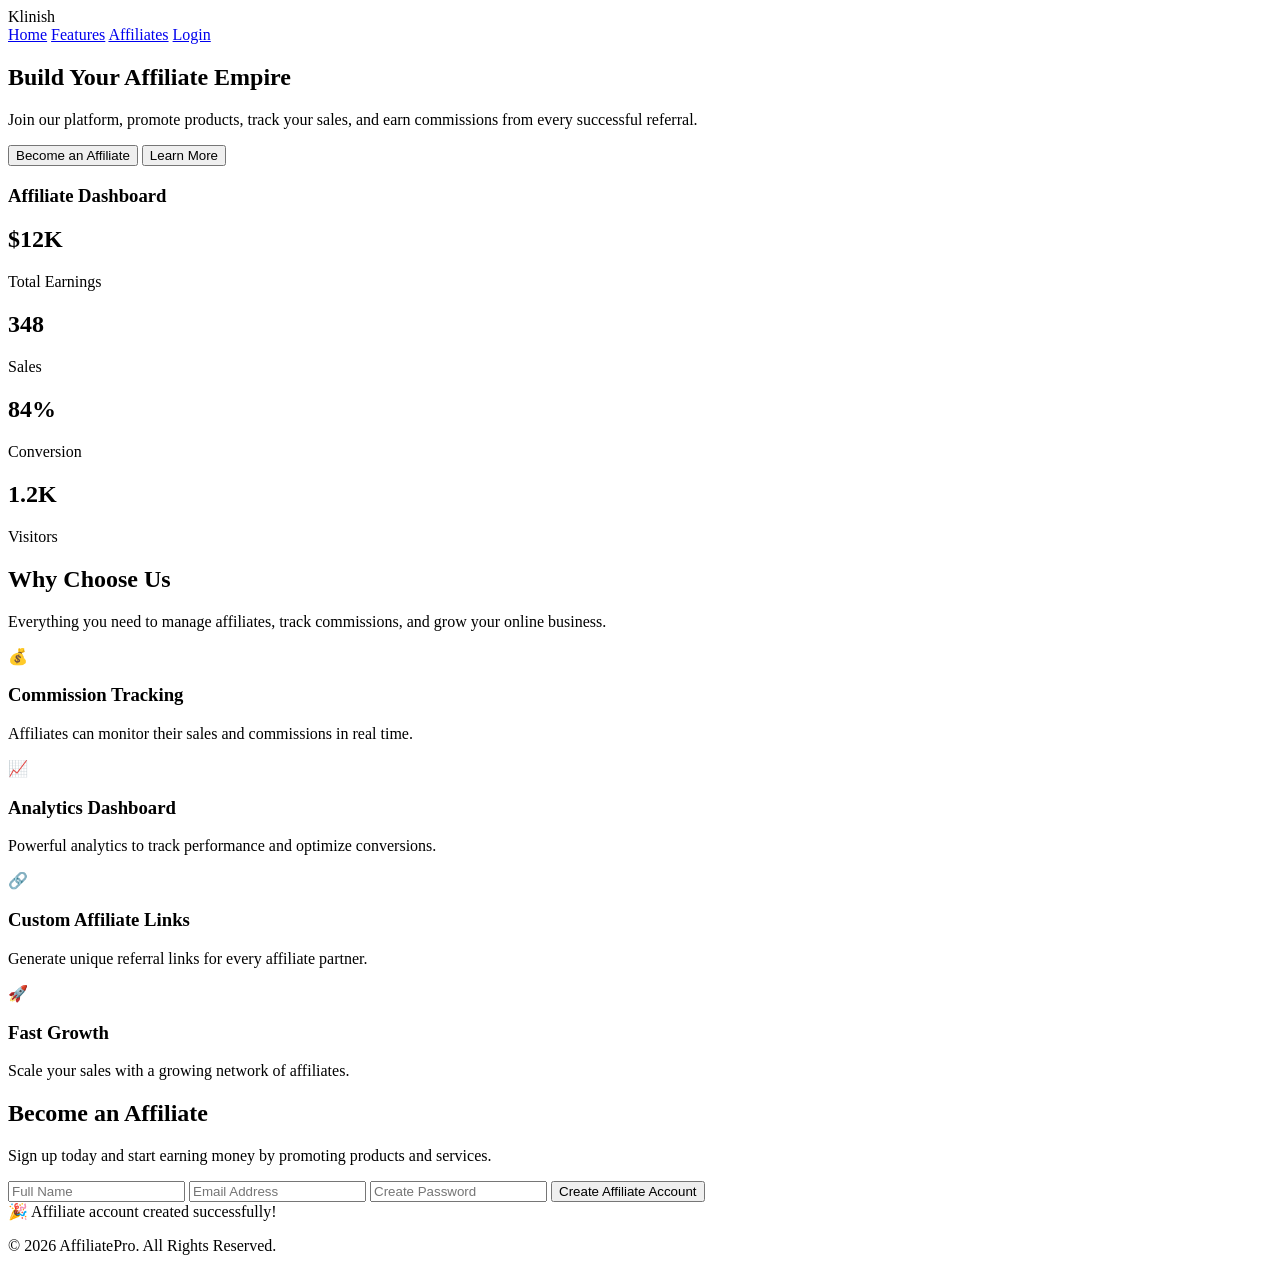
==== index.html @ c9aea9de "Create index.html" ====
<!DOCTYPE html>
<html lang="en">
<head>
  <meta charset="UTF-8" />
  <meta name="viewport" content="width=device-width, initial-scale=1.0"/>
  <title>Klinish</title>

  <link rel="stylesheet" href="style.css">
</head>

<body>

  <!-- HEADER -->
  <header>
    <div class="logo">Klinish</div>

    <nav>
      <a href="#">Home</a>
      <a href="#features">Features</a>
      <a href="#affiliate">Affiliates</a>
      <a href="#">Login</a>
    </nav>
  </header>

  <!-- HERO -->
  <section class="hero">

    <div class="hero-text">
      <h1>
        Build Your <span>Affiliate Empire</span>
      </h1>

      <p>
        Join our platform, promote products, track your sales,
        and earn commissions from every successful referral.
      </p>

      <div class="hero-buttons">
        <button class="btn btn-primary" onclick="scrollToAffiliate()">
          Become an Affiliate
        </button>

        <button class="btn btn-secondary">
          Learn More
        </button>
      </div>
    </div>

    <div class="hero-image">

      <div class="dashboard-card">

        <h3>Affiliate Dashboard</h3>

        <div class="stats">

          <div class="stat-box">
            <h2>$12K</h2>
            <p>Total Earnings</p>
          </div>

          <div class="stat-box">
            <h2>348</h2>
            <p>Sales</p>
          </div>

          <div class="stat-box">
            <h2>84%</h2>
            <p>Conversion</p>
          </div>

          <div class="stat-box">
            <h2>1.2K</h2>
            <p>Visitors</p>
          </div>

        </div>

      </div>

    </div>

  </section>

  <!-- FEATURES -->
  <section id="features">

    <div class="section-title">

      <h2>Why Choose Us</h2>

      <p>
        Everything you need to manage affiliates,
        track commissions, and grow your online business.
      </p>

    </div>

    <div class="features">

      <div class="feature-card">
        <div class="feature-icon">💰</div>
        <h3>Commission Tracking</h3>
        <p>
          Affiliates can monitor their sales and commissions in real time.
        </p>
      </div>

      <div class="feature-card">
        <div class="feature-icon">📈</div>
        <h3>Analytics Dashboard</h3>
        <p>
          Powerful analytics to track performance and optimize conversions.
        </p>
      </div>

      <div class="feature-card">
        <div class="feature-icon">🔗</div>
        <h3>Custom Affiliate Links</h3>
        <p>
          Generate unique referral links for every affiliate partner.
        </p>
      </div>

      <div class="feature-card">
        <div class="feature-icon">🚀</div>
        <h3>Fast Growth</h3>
        <p>
          Scale your sales with a growing network of affiliates.
        </p>
      </div>

    </div>

  </section>

  <!-- AFFILIATE SIGNUP -->
  <section id="affiliate">

    <div class="affiliate-section">

      <h2>Become an Affiliate</h2>

      <p>
        Sign up today and start earning money
        by promoting products and services.
      </p>

      <form class="signup-form" id="affiliateForm">

        <input
          type="text"
          id="name"
          placeholder="Full Name"
          required
        />

        <input
          type="email"
          id="email"
          placeholder="Email Address"
          required
        />

        <input
          type="password"
          id="password"
          placeholder="Create Password"
          required
        />

        <button class="btn btn-primary" type="submit">
          Create Affiliate Account
        </button>

      </form>

      <div id="successMessage" class="success-message hidden">
        🎉 Affiliate account created successfully!
      </div>

    </div>

  </section>

  <!-- FOOTER -->
  <footer>
    <p>© 2026 AffiliatePro. All Rights Reserved.</p>
  </footer>

  <script src="javascript.js"></script>

</body>
</html>
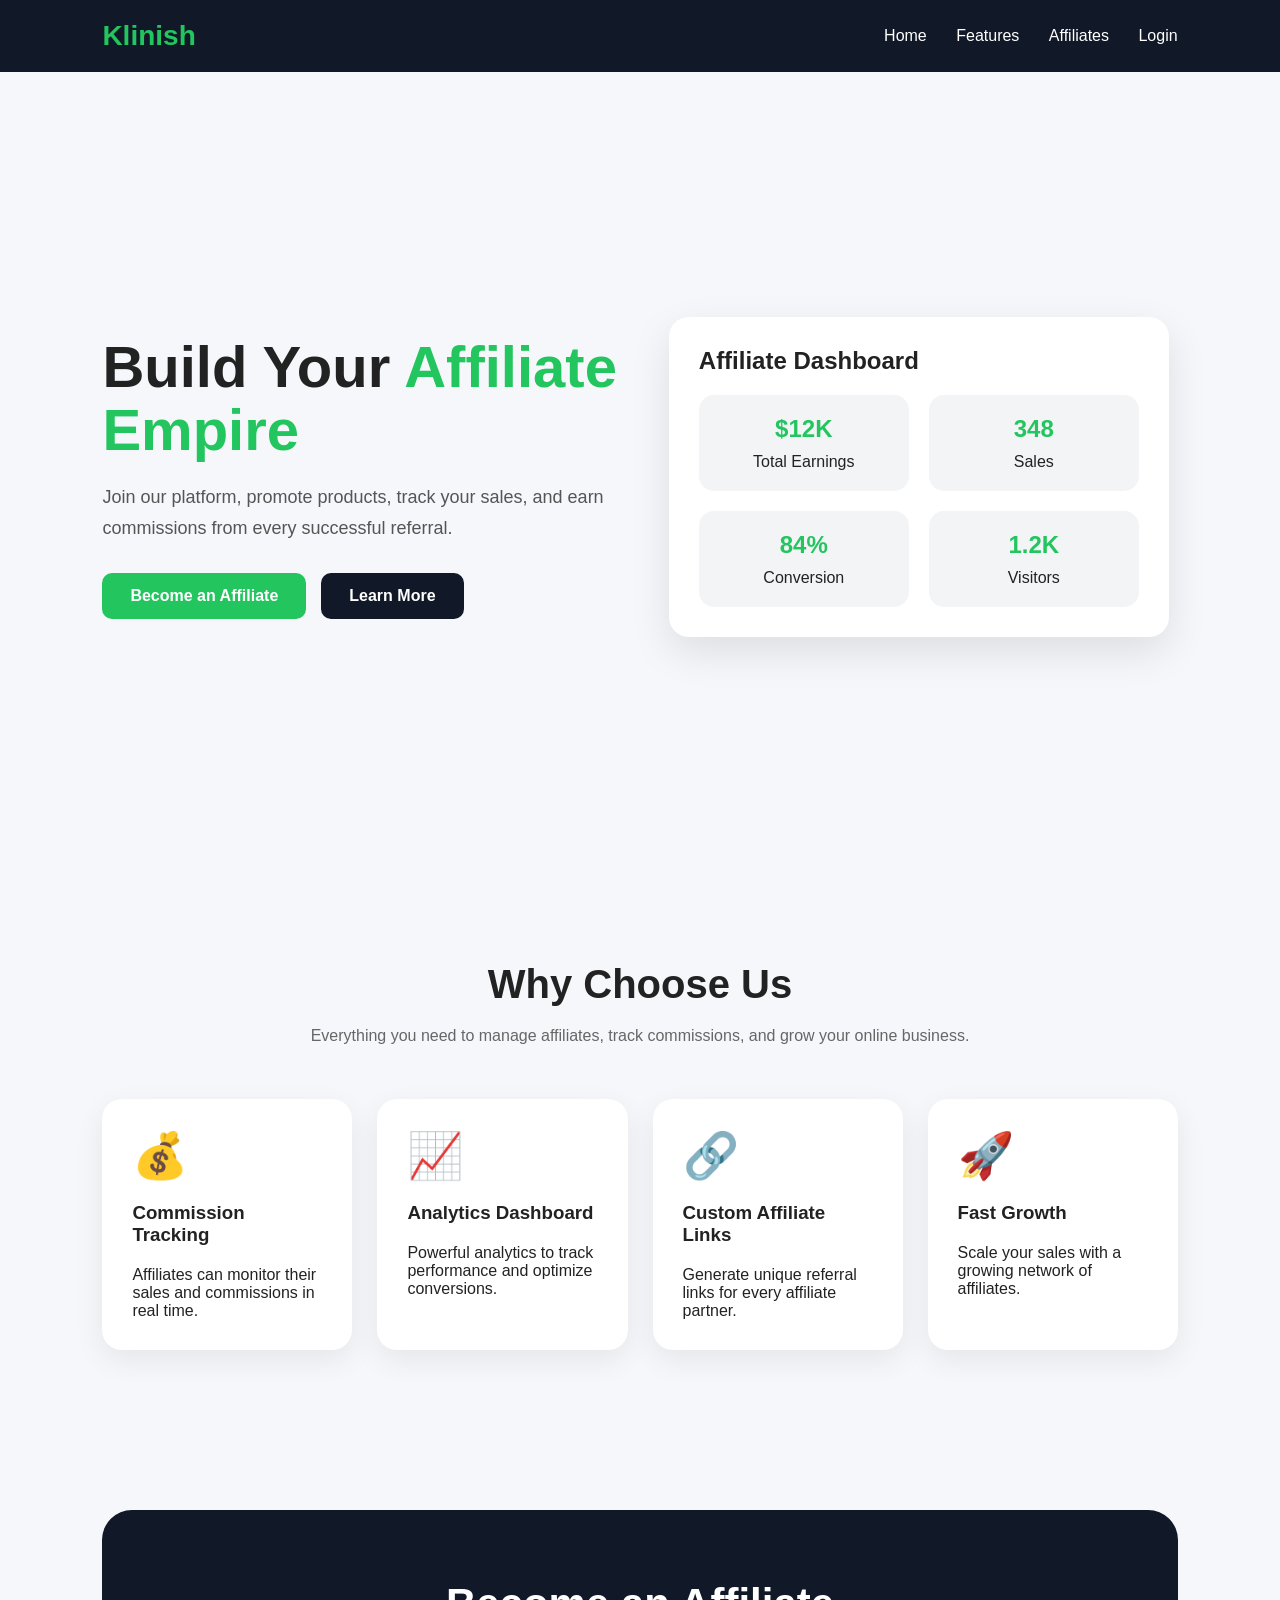
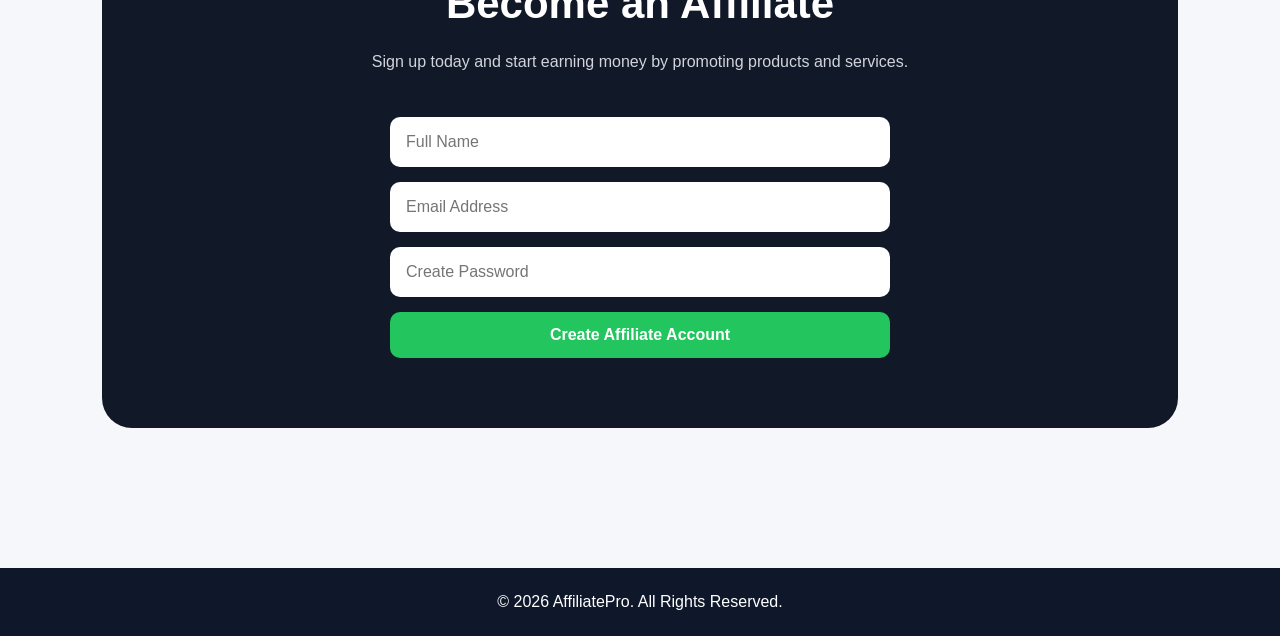
==== commit 2e02d7fb: "Update index.html" ====
--- a/index.html
+++ b/index.html
@@ -18,7 +18,7 @@
       <a href="#">Home</a>
       <a href="#features">Features</a>
       <a href="#affiliate">Affiliates</a>
-      <a href="#">Login</a>
+      <a href="login.html">Login</a>
     </nav>
   </header>
 
--- a/style.css
+++ b/style.css
@@ -0,0 +1,448 @@
+*{
+  margin:0;
+  padding:0;
+  box-sizing:border-box;
+  font-family:Arial, Helvetica, sans-serif;
+}
+
+body{
+  background:#f5f7fb;
+  color:#222;
+}
+
+/* HEADER */
+
+header{
+  background:#111827;
+  color:white;
+  padding:20px 8%;
+  display:flex;
+  justify-content:space-between;
+  align-items:center;
+  position:sticky;
+  top:0;
+  z-index:100;
+}
+
+.logo{
+  font-size:28px;
+  font-weight:bold;
+  color:#22c55e;
+}
+
+nav a{
+  color:white;
+  text-decoration:none;
+  margin-left:25px;
+  transition:0.3s;
+}
+
+nav a:hover{
+  color:#22c55e;
+}
+
+/* HERO */
+
+.hero{
+  min-height:90vh;
+  display:flex;
+  align-items:center;
+  justify-content:space-between;
+  padding:60px 8%;
+  gap:40px;
+  flex-wrap:wrap;
+}
+
+.hero-text{
+  flex:1;
+  min-width:300px;
+}
+
+.hero-text h1{
+  font-size:58px;
+  line-height:1.1;
+  margin-bottom:20px;
+}
+
+.hero-text span{
+  color:#22c55e;
+}
+
+.hero-text p{
+  font-size:18px;
+  line-height:1.7;
+  margin-bottom:30px;
+  color:#555;
+}
+
+.hero-buttons{
+  display:flex;
+  gap:15px;
+  flex-wrap:wrap;
+}
+
+/* BUTTONS */
+
+.btn{
+  padding:14px 28px;
+  border:none;
+  border-radius:10px;
+  cursor:pointer;
+  font-size:16px;
+  font-weight:bold;
+  transition:0.3s;
+}
+
+.btn-primary{
+  background:#22c55e;
+  color:white;
+}
+
+.btn-primary:hover{
+  background:#16a34a;
+}
+
+.btn-secondary{
+  background:#111827;
+  color:white;
+}
+
+.btn-secondary:hover{
+  background:#1f2937;
+}
+
+/* HERO CARD */
+
+.hero-image{
+  flex:1;
+  min-width:300px;
+  display:flex;
+  justify-content:center;
+}
+
+.dashboard-card{
+  background:white;
+  width:100%;
+  max-width:500px;
+  border-radius:20px;
+  padding:30px;
+  box-shadow:0 15px 40px rgba(0,0,0,0.1);
+}
+
+.dashboard-card h3{
+  margin-bottom:20px;
+  font-size:24px;
+}
+
+.stats{
+  display:grid;
+  grid-template-columns:repeat(2,1fr);
+  gap:20px;
+}
+
+.stat-box{
+  background:#f3f4f6;
+  padding:20px;
+  border-radius:15px;
+  text-align:center;
+}
+
+.stat-box h2{
+  color:#22c55e;
+  margin-bottom:10px;
+}
+
+/* SECTIONS */
+
+section{
+  padding:80px 8%;
+}
+
+.section-title{
+  text-align:center;
+  margin-bottom:50px;
+}
+
+.section-title h2{
+  font-size:40px;
+  margin-bottom:15px;
+}
+
+.section-title p{
+  color:#666;
+  max-width:700px;
+  margin:auto;
+  line-height:1.7;
+}
+
+/* FEATURES */
+
+.features{
+  display:grid;
+  grid-template-columns:repeat(auto-fit,minmax(250px,1fr));
+  gap:25px;
+}
+
+.feature-card{
+  background:white;
+  padding:30px;
+  border-radius:20px;
+  box-shadow:0 10px 30px rgba(0,0,0,0.07);
+  transition:0.3s;
+}
+
+.feature-card:hover{
+  transform:translateY(-8px);
+}
+
+.feature-card h3{
+  margin:20px 0;
+}
+
+.feature-icon{
+  font-size:45px;
+}
+
+/* AFFILIATE */
+
+.affiliate-section{
+  background:#111827;
+  color:white;
+  border-radius:30px;
+  text-align:center;
+  padding:70px 30px;
+}
+
+.affiliate-section h2{
+  font-size:42px;
+  margin-bottom:20px;
+}
+
+.affiliate-section p{
+  max-width:700px;
+  margin:auto;
+  line-height:1.8;
+  color:#d1d5db;
+  margin-bottom:30px;
+}
+
+/* FORM */
+
+.signup-form{
+  max-width:500px;
+  margin:40px auto 0;
+  display:flex;
+  flex-direction:column;
+  gap:15px;
+}
+
+.signup-form input{
+  padding:16px;
+  border:none;
+  border-radius:10px;
+  font-size:16px;
+}
+
+.success-message{
+  margin-top:20px;
+  background:#22c55e;
+  padding:15px;
+  border-radius:10px;
+  color:white;
+  font-weight:bold;
+}
+
+.hidden{
+  display:none;
+}
+
+/* FOOTER */
+
+footer{
+  background:#0f172a;
+  color:white;
+  text-align:center;
+  padding:25px;
+  margin-top:60px;
+}
+
+/* RESPONSIVE */
+
+@media(max-width:768px){
+
+  .hero-text h1{
+    font-size:42px;
+  }
+
+  nav{
+    display:none;
+  }
+
+}
+
+
+/* AUTH */
+
+.auth-container{
+  min-height:100vh;
+  display:flex;
+  justify-content:center;
+  align-items:center;
+  padding:20px;
+  background:#f5f7fb;
+}
+
+.auth-card{
+  background:white;
+  width:100%;
+  max-width:450px;
+  padding:40px;
+  border-radius:20px;
+  box-shadow:0 15px 40px rgba(0,0,0,0.1);
+  text-align:center;
+}
+
+.auth-card h1{
+  margin-bottom:10px;
+}
+
+.auth-card p{
+  color:#666;
+  margin-bottom:30px;
+}
+
+.auth-card form{
+  display:flex;
+  flex-direction:column;
+  gap:15px;
+}
+
+.auth-card input{
+  padding:16px;
+  border:1px solid #ddd;
+  border-radius:10px;
+  font-size:16px;
+}
+
+.auth-btn{
+  width:100%;
+}
+
+.auth-links{
+  margin-top:20px;
+}
+
+.auth-links a{
+  color:#22c55e;
+  text-decoration:none;
+  font-weight:bold;
+}
+
+/* DASHBOARD */
+
+.dashboard-section{
+  padding:80px 8%;
+}
+
+.dashboard-title{
+  font-size:42px;
+  margin-bottom:40px;
+}
+
+.dashboard-grid{
+  display:grid;
+  grid-template-columns:repeat(auto-fit,minmax(220px,1fr));
+  gap:25px;
+  margin-bottom:50px;
+}
+
+.dashboard-stat{
+  background:white;
+  padding:35px;
+  border-radius:20px;
+  box-shadow:0 10px 30px rgba(0,0,0,0.08);
+  text-align:center;
+}
+
+.dashboard-stat h2{
+  color:#22c55e;
+  margin-bottom:10px;
+  font-size:36px;
+}
+
+.referral-box{
+  background:white;
+  padding:40px;
+  border-radius:20px;
+  box-shadow:0 10px 30px rgba(0,0,0,0.08);
+}
+
+.referral-box h2{
+  margin-bottom:20px;
+}
+
+.referral-input{
+  display:flex;
+  gap:15px;
+  flex-wrap:wrap;
+}
+
+.referral-input input{
+  flex:1;
+  padding:15px;
+  border-radius:10px;
+  border:1px solid #ddd;
+  font-size:16px;
+}
+
+/* PRODUCTS */
+
+.products-grid{
+  display:grid;
+  grid-template-columns:repeat(auto-fit,minmax(280px,1fr));
+  gap:30px;
+}
+
+.product-card{
+  background:white;
+  border-radius:20px;
+  overflow:hidden;
+  box-shadow:0 10px 30px rgba(0,0,0,0.08);
+  transition:0.3s;
+}
+
+.product-card:hover{
+  transform:translateY(-10px);
+}
+
+.product-card img{
+  width:100%;
+  height:250px;
+  object-fit:cover;
+}
+
+.product-content{
+  padding:25px;
+}
+
+.product-content h3{
+  margin-bottom:10px;
+}
+
+.product-content p{
+  color:#666;
+  margin-bottom:20px;
+  line-height:1.6;
+}
+
+.product-bottom{
+  display:flex;
+  justify-content:space-between;
+  align-items:center;
+}
+
+.product-bottom span{
+  font-size:22px;
+  font-weight:bold;
+  color:#22c55e;
+}
